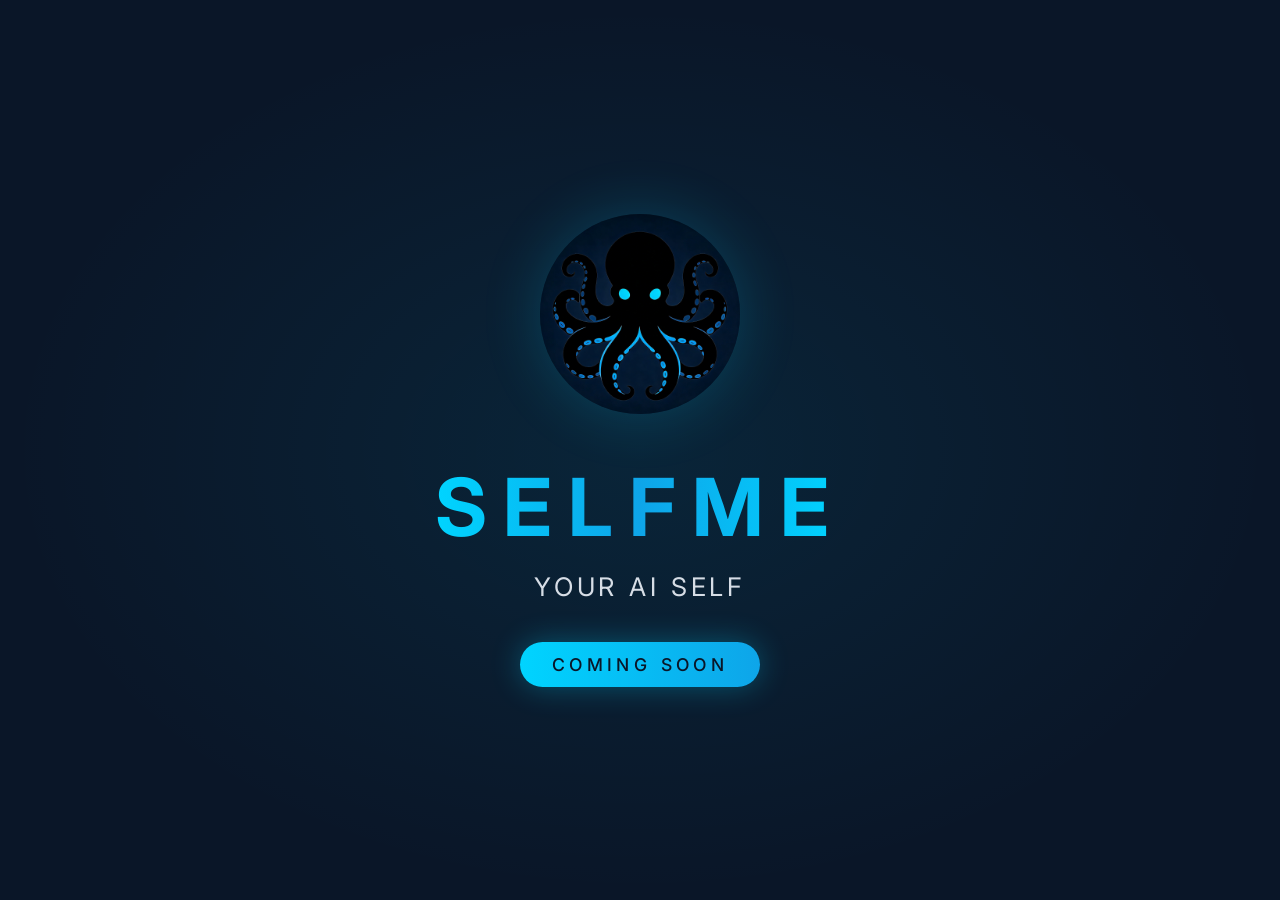
==== index.html @ 3e25a066 "Add a new line at the end of index.html for better formatting" ====
<!DOCTYPE html>
<html lang="zh-CN">
<head>
    <meta charset="UTF-8">
    <meta name="viewport" content="width=device-width, initial-scale=1.0">
    <title>SELFME - Your AI Self</title>
    <link rel="stylesheet" href="style.css">
    <link rel="icon" type="image/png" href="favicon.png">
    <link rel="preconnect" href="https://fonts.googleapis.com">
    <link rel="preconnect" href="https://fonts.gstatic.com" crossorigin>
    <link href="https://fonts.googleapis.com/css2?family=Inter:wght@300;400;500;600;700&display=swap" rel="stylesheet">
</head>
<body>
    <div class="container">
        <div class="logo-wrapper">
            <img src="logo.jpg" alt="SELFME Logo" class="logo">
        </div>
        <h1 class="brand-name">SELFME</h1>
        <p class="tagline">Your AI Self</p>
        <p class="coming-soon">Coming Soon</p>
    </div>
</body>
</html>
---- style.css ----
* {
    margin: 0;
    padding: 0;
    box-sizing: border-box;
}

body {
    font-family: 'Inter', -apple-system, BlinkMacSystemFont, 'Segoe UI', Roboto, sans-serif;
    background: radial-gradient(ellipse at center, rgba(0, 212, 255, 0.08) 0%, transparent 70%), #0a1628;
    min-height: 100vh;
    display: flex;
    align-items: center;
    justify-content: center;
    overflow: hidden;
}

.container {
    text-align: center;
    padding: 40px 20px;
}

.logo-wrapper {
    margin-bottom: 40px;
}

.logo {
    width: 200px;
    height: 200px;
    border-radius: 50%;
    box-shadow: 0 0 60px rgba(0, 212, 255, 0.2);
    animation: float 6s ease-in-out infinite;
    object-fit: cover;
}

@keyframes float {
    0%, 100% { transform: translateY(0); }
    50% { transform: translateY(-15px); }
}

.brand-name {
    font-size: clamp(3rem, 8vw, 5rem);
    font-weight: 700;
    letter-spacing: 0.2em;
    background: linear-gradient(90deg, #00d4ff 0%, #0ea5e9 25%, #00d4ff 50%, #0ea5e9 75%, #00d4ff 100%);
    background-size: 200% auto;
    -webkit-background-clip: text;
    -webkit-text-fill-color: transparent;
    background-clip: text;
    margin-bottom: 16px;
    animation: gradientFlow 4s linear infinite;
}

.tagline {
    font-size: clamp(1.1rem, 3vw, 1.6rem);
    font-weight: 400;
    letter-spacing: 0.15em;
    color: #e2e8f0;
    margin-bottom: 40px;
    text-transform: uppercase;
    opacity: 0.95;
}

@keyframes gradientFlow {
    0% { background-position: 0% center; }
    100% { background-position: 200% center; }
}

.coming-soon {
    display: inline-block;
    font-size: clamp(0.85rem, 2.5vw, 1.1rem);
    font-weight: 500;
    color: #0a1628;
    background: linear-gradient(90deg, #00d4ff 0%, #0ea5e9 100%);
    letter-spacing: 0.25em;
    text-transform: uppercase;
    padding: 12px 32px;
    border-radius: 30px;
    box-shadow: 0 0 30px rgba(0, 212, 255, 0.3);
    animation: pulse 2s ease-in-out infinite;
}

@keyframes pulse {
    0%, 100% { opacity: 0.6; }
    50% { opacity: 1; }
}

@media (max-width: 480px) {
    .logo {
        width: 150px;
        height: 150px;
        border-radius: 50%;
    }
    
    .brand-name {
        letter-spacing: 0.15em;
    }
    
    .coming-soon {
        letter-spacing: 0.2em;
    }
}
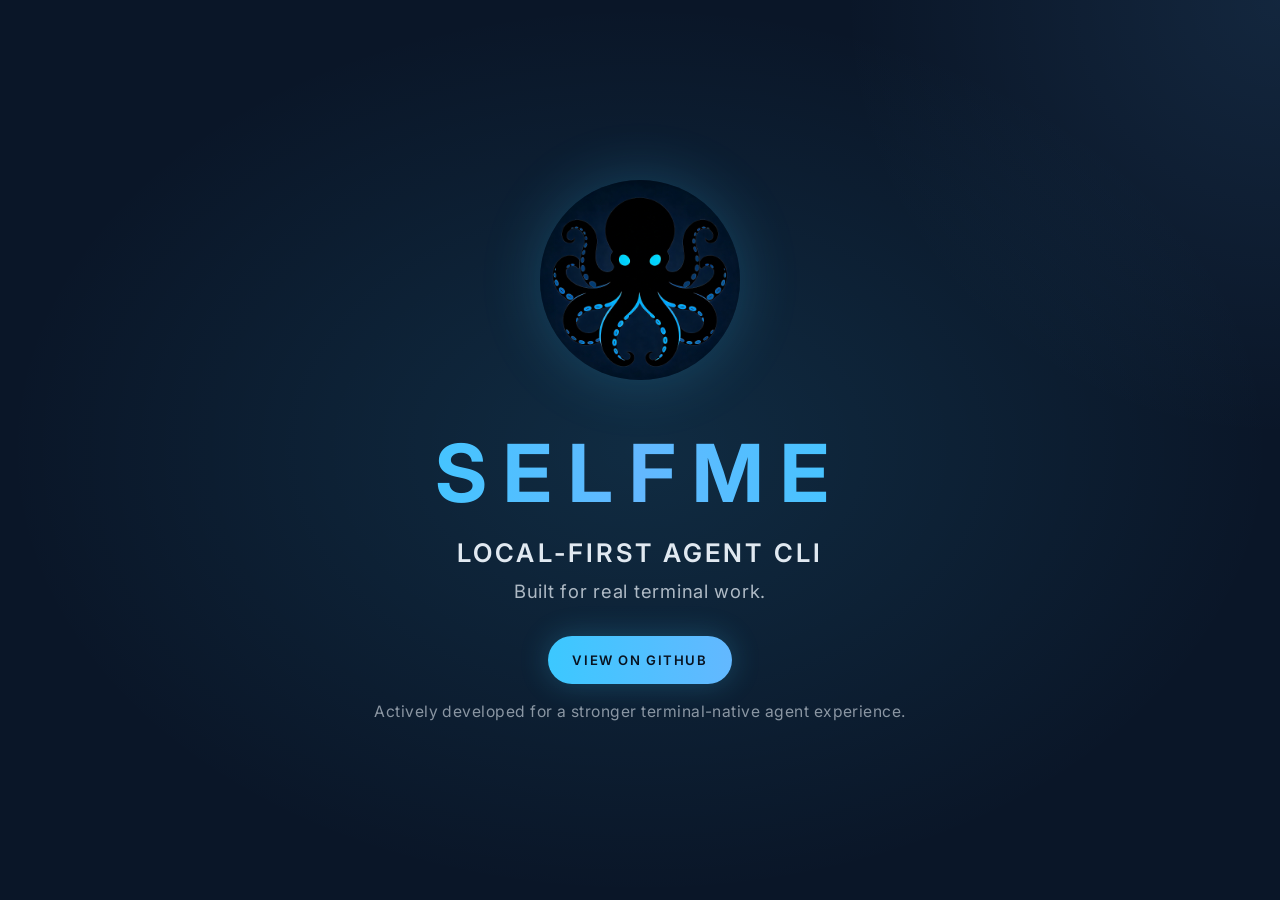
==== commit 92089e3a: "feat: refine landing page messaging" ====
--- a/index.html
+++ b/index.html
@@ -3,7 +3,7 @@
 <head>
     <meta charset="UTF-8">
     <meta name="viewport" content="width=device-width, initial-scale=1.0">
-    <title>SELFME - Your AI Self</title>
+    <title>SELFME - Local-First Agent CLI</title>
     <link rel="stylesheet" href="style.css">
     <link rel="icon" type="image/png" href="favicon.png">
     <link rel="preconnect" href="https://fonts.googleapis.com">
@@ -16,9 +16,12 @@
             <img src="logo.jpg" alt="SELFME Logo" class="logo">
         </div>
         <h1 class="brand-name">SELFME</h1>
-        <p class="tagline">Your AI Self</p>
-        <p class="coming-soon">Coming Soon</p>
+        <p class="tagline">Local-First Agent CLI</p>
+        <p class="status-line">Built for real terminal work.</p>
+        <div class="actions">
+            <a class="primary-link" href="https://github.com/SelfMeAI/SelfMe" target="_blank" rel="noreferrer">View on GitHub</a>
+        </div>
+        <p class="status-line secondary-status">Actively developed for a stronger terminal-native agent experience.</p>
     </div>
 </body>
 </html>
-
--- a/style.css
+++ b/style.css
@@ -6,7 +6,7 @@
 
 body {
     font-family: 'Inter', -apple-system, BlinkMacSystemFont, 'Segoe UI', Roboto, sans-serif;
-    background: radial-gradient(ellipse at center, rgba(0, 212, 255, 0.08) 0%, transparent 70%), #0a1628;
+    background: radial-gradient(ellipse at center, rgba(60, 200, 255, 0.12) 0%, transparent 70%), radial-gradient(circle at top right, rgba(99, 184, 255, 0.10), transparent 28%), #0a1628;
     min-height: 100vh;
     display: flex;
     align-items: center;
@@ -27,7 +27,7 @@
     width: 200px;
     height: 200px;
     border-radius: 50%;
-    box-shadow: 0 0 60px rgba(0, 212, 255, 0.2);
+    box-shadow: 0 0 60px rgba(60, 200, 255, 0.22);
     animation: float 6s ease-in-out infinite;
     object-fit: cover;
 }
@@ -41,7 +41,7 @@
     font-size: clamp(3rem, 8vw, 5rem);
     font-weight: 700;
     letter-spacing: 0.2em;
-    background: linear-gradient(90deg, #00d4ff 0%, #0ea5e9 25%, #00d4ff 50%, #0ea5e9 75%, #00d4ff 100%);
+    background: linear-gradient(90deg, #3cc8ff 0%, #63b8ff 25%, #3cc8ff 50%, #63b8ff 75%, #3cc8ff 100%);
     background-size: 200% auto;
     -webkit-background-clip: text;
     -webkit-text-fill-color: transparent;
@@ -52,12 +52,27 @@
 
 .tagline {
     font-size: clamp(1.1rem, 3vw, 1.6rem);
-    font-weight: 400;
-    letter-spacing: 0.15em;
-    color: #e2e8f0;
-    margin-bottom: 40px;
+    font-weight: 600;
+    letter-spacing: 0.12em;
+    color: #edf4fb;
+    margin-bottom: 12px;
     text-transform: uppercase;
     opacity: 0.95;
+}
+
+.status-line {
+    font-size: clamp(0.95rem, 2.2vw, 1.15rem);
+    color: rgba(237, 244, 251, 0.72);
+    letter-spacing: 0.04em;
+    margin-bottom: 34px;
+}
+
+.secondary-status {
+    margin-top: 18px;
+    margin-bottom: 0;
+    font-size: clamp(0.84rem, 1.9vw, 0.98rem);
+    color: rgba(237, 244, 251, 0.56);
+    letter-spacing: 0.03em;
 }
 
 @keyframes gradientFlow {
@@ -65,23 +80,36 @@
     100% { background-position: 200% center; }
 }
 
-.coming-soon {
-    display: inline-block;
-    font-size: clamp(0.85rem, 2.5vw, 1.1rem);
-    font-weight: 500;
-    color: #0a1628;
-    background: linear-gradient(90deg, #00d4ff 0%, #0ea5e9 100%);
-    letter-spacing: 0.25em;
-    text-transform: uppercase;
-    padding: 12px 32px;
-    border-radius: 30px;
-    box-shadow: 0 0 30px rgba(0, 212, 255, 0.3);
-    animation: pulse 2s ease-in-out infinite;
+.actions {
+    display: flex;
+    align-items: center;
+    justify-content: center;
+    gap: 14px;
+    flex-wrap: wrap;
 }
 
-@keyframes pulse {
-    0%, 100% { opacity: 0.6; }
-    50% { opacity: 1; }
+.primary-link {
+    display: inline-flex;
+    align-items: center;
+    justify-content: center;
+    min-height: 48px;
+    padding: 0 24px;
+    border-radius: 999px;
+    letter-spacing: 0.12em;
+    text-transform: uppercase;
+    font-size: 0.82rem;
+    font-weight: 600;
+    color: #081321;
+    background: linear-gradient(90deg, #3cc8ff 0%, #63b8ff 100%);
+    box-shadow: 0 0 30px rgba(60, 200, 255, 0.24);
+    text-decoration: none;
+    transition: transform 180ms ease, box-shadow 180ms ease, filter 180ms ease;
+}
+
+.primary-link:hover {
+    transform: translateY(-1px);
+    box-shadow: 0 0 34px rgba(60, 200, 255, 0.32);
+    filter: brightness(1.04);
 }
 
 @media (max-width: 480px) {
@@ -95,7 +123,7 @@
         letter-spacing: 0.15em;
     }
     
-    .coming-soon {
-        letter-spacing: 0.2em;
+    .actions {
+        flex-direction: column;
     }
 }
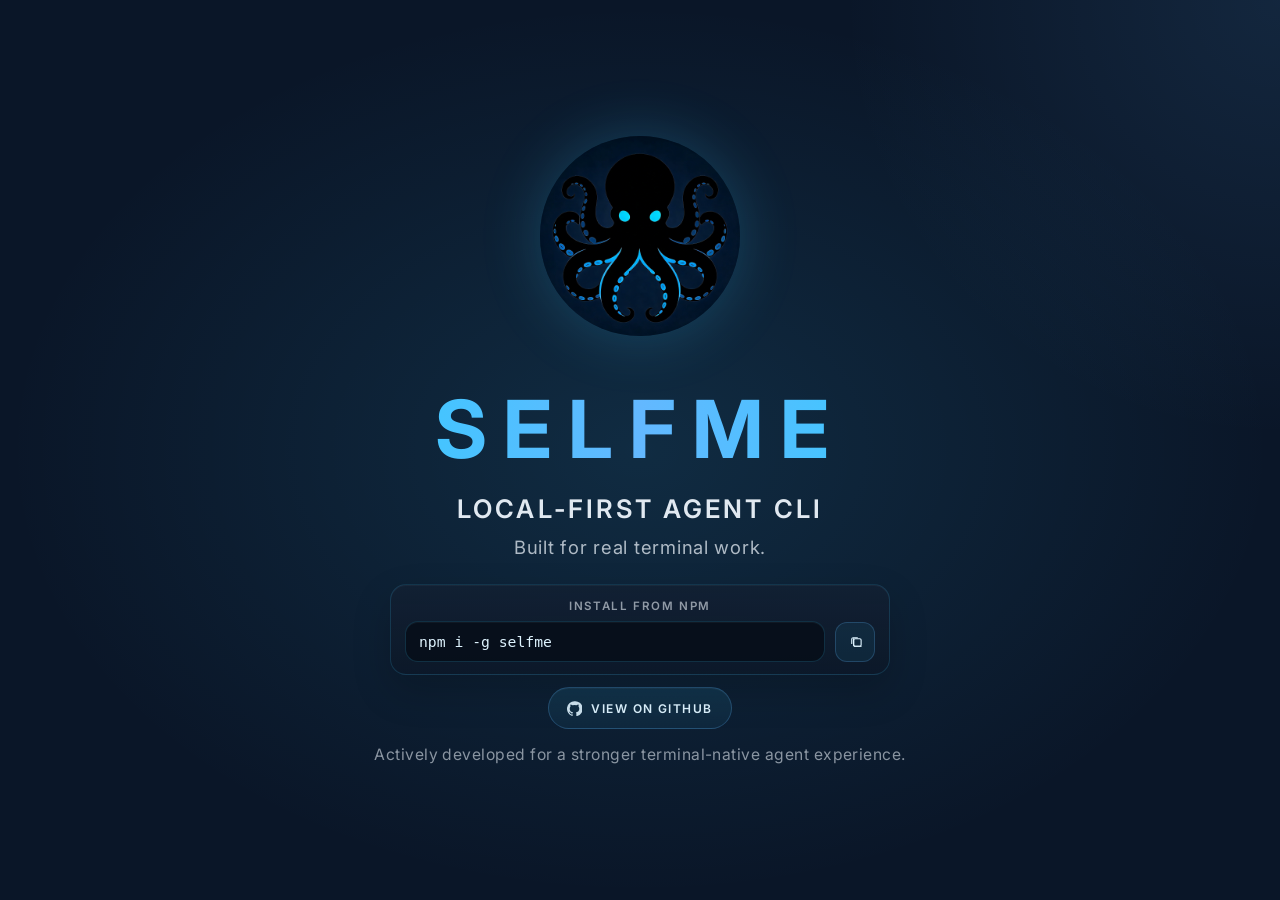
==== commit b7f0fc49: "feat: add npm install CTA to landing page" ====
--- a/index.html
+++ b/index.html
@@ -19,9 +19,53 @@
         <p class="tagline">Local-First Agent CLI</p>
         <p class="status-line">Built for real terminal work.</p>
         <div class="actions">
-            <a class="primary-link" href="https://github.com/SelfMeAI/SelfMe" target="_blank" rel="noreferrer">View on GitHub</a>
+            <div class="install-card">
+                <p class="install-label">Install from npm</p>
+                <div class="install-row">
+                    <code id="install-command">npm i -g selfme</code>
+                    <button class="copy-button" type="button" data-copy-target="install-command" aria-label="Copy install command" title="Copy install command">
+                        <svg class="copy-icon copy-icon-default" viewBox="0 0 24 24" aria-hidden="true">
+                            <path d="M9 9.75A2.25 2.25 0 0 1 11.25 7.5h7.5A2.25 2.25 0 0 1 21 9.75v7.5a2.25 2.25 0 0 1-2.25 2.25h-7.5A2.25 2.25 0 0 1 9 17.25z"></path>
+                            <path d="M15 6H8.25A2.25 2.25 0 0 0 6 8.25V15m3-7.5v9.75A2.25 2.25 0 0 0 11.25 19.5H21"></path>
+                        </svg>
+                        <svg class="copy-icon copy-icon-success" viewBox="0 0 24 24" aria-hidden="true">
+                            <path d="M5 12.5l4.25 4.25L19 7"></path>
+                        </svg>
+                    </button>
+                </div>
+            </div>
+            <a class="secondary-link" href="https://github.com/SelfMeAI/SelfMe" target="_blank" rel="noreferrer">
+                <svg viewBox="0 0 24 24" aria-hidden="true">
+                    <path d="M12 .5a12 12 0 0 0-3.79 23.39c.6.12.82-.26.82-.58l-.02-2.04c-3.34.73-4.04-1.41-4.04-1.41-.54-1.4-1.33-1.77-1.33-1.77-1.09-.77.08-.75.08-.75 1.2.09 1.84 1.25 1.84 1.25 1.08 1.87 2.82 1.33 3.5 1.02.11-.8.42-1.33.77-1.64-2.67-.31-5.47-1.36-5.47-6.03 0-1.33.46-2.42 1.22-3.27-.12-.31-.53-1.56.12-3.24 0 0 1-.33 3.3 1.25a11.3 11.3 0 0 1 6 0c2.29-1.58 3.29-1.25 3.29-1.25.66 1.68.25 2.93.12 3.24.76.85 1.22 1.94 1.22 3.27 0 4.68-2.8 5.72-5.48 6.02.43.38.82 1.12.82 2.26l-.01 3.35c0 .32.22.7.83.58A12 12 0 0 0 12 .5Z"></path>
+                </svg>
+                <span>View on GitHub</span>
+            </a>
         </div>
         <p class="status-line secondary-status">Actively developed for a stronger terminal-native agent experience.</p>
     </div>
+    <script>
+        const copyButton = document.querySelector('.copy-button');
+        const commandNode = document.getElementById('install-command');
+
+        if (copyButton && commandNode) {
+            const setCopiedState = (copied) => {
+                copyButton.classList.toggle('is-copied', copied);
+                copyButton.setAttribute('aria-label', copied ? 'Copied' : 'Copy install command');
+                copyButton.setAttribute('title', copied ? 'Copied' : 'Copy install command');
+            };
+
+            copyButton.addEventListener('click', async () => {
+                try {
+                    await navigator.clipboard.writeText(commandNode.textContent.trim());
+                    setCopiedState(true);
+                    window.setTimeout(() => {
+                        setCopiedState(false);
+                    }, 1400);
+                } catch {
+                    setCopiedState(false);
+                }
+            });
+        }
+    </script>
 </body>
 </html>
--- a/style.css
+++ b/style.css
@@ -64,52 +64,158 @@
     font-size: clamp(0.95rem, 2.2vw, 1.15rem);
     color: rgba(237, 244, 251, 0.72);
     letter-spacing: 0.04em;
-    margin-bottom: 34px;
+    margin-bottom: 26px;
 }
 
 .secondary-status {
-    margin-top: 18px;
+    margin-top: 16px;
     margin-bottom: 0;
     font-size: clamp(0.84rem, 1.9vw, 0.98rem);
     color: rgba(237, 244, 251, 0.56);
     letter-spacing: 0.03em;
 }
 
+.install-card {
+    width: 100%;
+    padding: 14px 14px 12px;
+    border: 1px solid rgba(60, 200, 255, 0.16);
+    border-radius: 16px;
+    background: linear-gradient(180deg, rgba(18, 32, 51, 0.94) 0%, rgba(12, 24, 40, 0.88) 100%);
+    box-shadow: 0 16px 38px rgba(0, 0, 0, 0.18), inset 0 1px 0 rgba(255, 255, 255, 0.04);
+}
+
+.install-label {
+    margin-bottom: 8px;
+    font-size: 0.72rem;
+    font-weight: 600;
+    letter-spacing: 0.14em;
+    text-transform: uppercase;
+    color: rgba(237, 244, 251, 0.58);
+}
+
+.install-row {
+    display: flex;
+    align-items: center;
+    gap: 10px;
+}
+
+.install-row code {
+    flex: 1;
+    min-width: 0;
+    padding: 11px 13px;
+    border: 1px solid rgba(60, 200, 255, 0.18);
+    border-radius: 13px;
+    background: rgba(6, 14, 25, 0.84);
+    box-shadow: inset 0 1px 0 rgba(255, 255, 255, 0.04);
+    font-family: 'SFMono-Regular', 'SF Mono', 'JetBrains Mono', Menlo, monospace;
+    font-size: 0.92rem;
+    color: #dff4ff;
+    text-align: left;
+    white-space: nowrap;
+    overflow: hidden;
+    text-overflow: ellipsis;
+}
+
+.copy-button {
+    flex: 0 0 auto;
+    display: inline-flex;
+    align-items: center;
+    justify-content: center;
+    min-height: 40px;
+    min-width: 40px;
+    padding: 0;
+    border: 1px solid rgba(99, 184, 255, 0.22);
+    border-radius: 12px;
+    background: rgba(60, 200, 255, 0.08);
+    color: #dff4ff;
+    cursor: pointer;
+    transition: transform 180ms ease, border-color 180ms ease, background 180ms ease, color 180ms ease;
+}
+
+.copy-button svg {
+    width: 15px;
+    height: 15px;
+    fill: none;
+    stroke: currentColor;
+    stroke-width: 1.8;
+    stroke-linecap: round;
+    stroke-linejoin: round;
+}
+
+.copy-icon-success {
+    stroke-width: 2.1;
+}
+
+.copy-icon-success {
+    display: none;
+}
+
+.copy-button.is-copied {
+    border-color: rgba(123, 224, 182, 0.34);
+    background: rgba(123, 224, 182, 0.12);
+    color: #bff5dd;
+}
+
+.copy-button.is-copied .copy-icon-default {
+    display: none;
+}
+
+.copy-button.is-copied .copy-icon-success {
+    display: block;
+}
+
+.copy-button:hover {
+    transform: translateY(-1px);
+    border-color: rgba(99, 184, 255, 0.34);
+    background: rgba(60, 200, 255, 0.13);
+}
+
+.copy-button:active {
+    transform: translateY(0);
+}
+
 @keyframes gradientFlow {
     0% { background-position: 0% center; }
     100% { background-position: 200% center; }
 }
 
 .actions {
-    display: flex;
+    width: min(500px, calc(100vw - 48px));
+    margin: 0 auto;
+}
+
+.secondary-link {
+    display: inline-flex;
     align-items: center;
     justify-content: center;
-    gap: 14px;
-    flex-wrap: wrap;
-}
-
-.primary-link {
-    display: inline-flex;
-    align-items: center;
-    justify-content: center;
-    min-height: 48px;
-    padding: 0 24px;
+    gap: 9px;
+    margin-top: 12px;
+    min-height: 42px;
+    padding: 0 18px;
     border-radius: 999px;
     letter-spacing: 0.12em;
     text-transform: uppercase;
-    font-size: 0.82rem;
+    font-size: 0.75rem;
     font-weight: 600;
-    color: #081321;
-    background: linear-gradient(90deg, #3cc8ff 0%, #63b8ff 100%);
-    box-shadow: 0 0 30px rgba(60, 200, 255, 0.24);
+    color: rgba(223, 244, 255, 0.96);
+    background: linear-gradient(180deg, rgba(60, 200, 255, 0.11) 0%, rgba(60, 200, 255, 0.06) 100%);
+    border: 1px solid rgba(99, 184, 255, 0.24);
+    box-shadow: inset 0 1px 0 rgba(255, 255, 255, 0.03);
     text-decoration: none;
-    transition: transform 180ms ease, box-shadow 180ms ease, filter 180ms ease;
-}
-
-.primary-link:hover {
+    transition: transform 180ms ease, border-color 180ms ease, background 180ms ease;
+}
+
+.secondary-link svg {
+    width: 15px;
+    height: 15px;
+    fill: currentColor;
+    opacity: 0.92;
+}
+
+.secondary-link:hover {
     transform: translateY(-1px);
-    box-shadow: 0 0 34px rgba(60, 200, 255, 0.32);
-    filter: brightness(1.04);
+    border-color: rgba(99, 184, 255, 0.38);
+    background: linear-gradient(180deg, rgba(60, 200, 255, 0.15) 0%, rgba(60, 200, 255, 0.08) 100%);
 }
 
 @media (max-width: 480px) {
@@ -123,7 +229,20 @@
         letter-spacing: 0.15em;
     }
     
-    .actions {
+    .install-card {
+        padding: 13px;
+    }
+
+    .install-row {
         flex-direction: column;
-    }
-}
+        align-items: stretch;
+    }
+
+    .copy-button {
+        width: 100%;
+    }
+
+    .secondary-link {
+        width: 100%;
+    }
+}
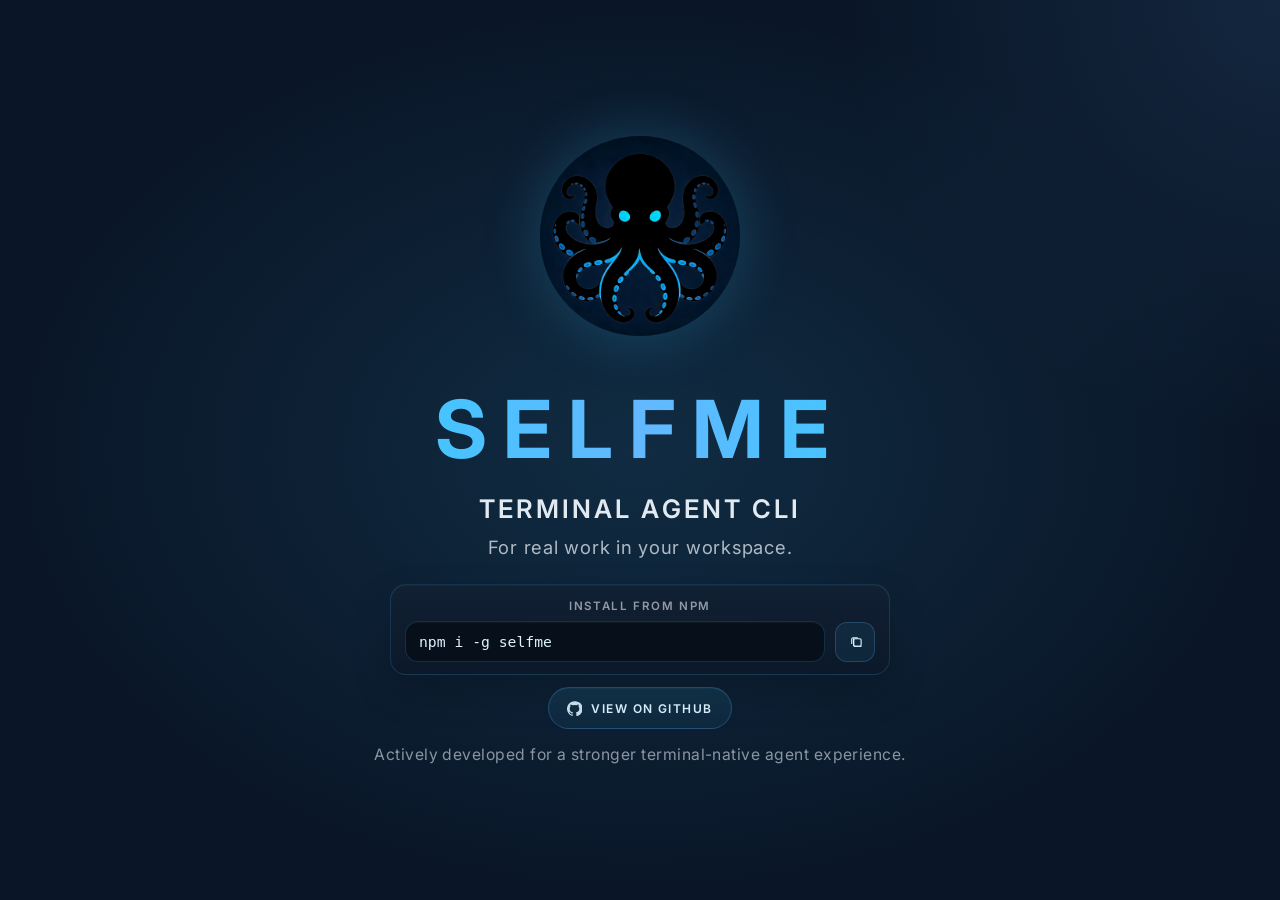
==== commit 53609259: "copy: align homepage cli messaging" ====
--- a/index.html
+++ b/index.html
@@ -3,7 +3,7 @@
 <head>
     <meta charset="UTF-8">
     <meta name="viewport" content="width=device-width, initial-scale=1.0">
-    <title>SELFME - Local-First Agent CLI</title>
+    <title>SELFME - Terminal Agent CLI</title>
     <link rel="stylesheet" href="style.css">
     <link rel="icon" type="image/png" href="favicon.png">
     <link rel="preconnect" href="https://fonts.googleapis.com">
@@ -16,8 +16,8 @@
             <img src="logo.jpg" alt="SELFME Logo" class="logo">
         </div>
         <h1 class="brand-name">SELFME</h1>
-        <p class="tagline">Local-First Agent CLI</p>
-        <p class="status-line">Built for real terminal work.</p>
+        <p class="tagline">Terminal Agent CLI</p>
+        <p class="status-line">For real work in your workspace.</p>
         <div class="actions">
             <div class="install-card">
                 <p class="install-label">Install from npm</p>
@@ -31,6 +31,7 @@
                         <svg class="copy-icon copy-icon-success" viewBox="0 0 24 24" aria-hidden="true">
                             <path d="M5 12.5l4.25 4.25L19 7"></path>
                         </svg>
+                        <span class="copy-button-text">Copy</span>
                     </button>
                 </div>
             </div>
@@ -48,10 +49,14 @@
         const commandNode = document.getElementById('install-command');
 
         if (copyButton && commandNode) {
+            const labelNode = copyButton.querySelector('.copy-button-text');
             const setCopiedState = (copied) => {
                 copyButton.classList.toggle('is-copied', copied);
                 copyButton.setAttribute('aria-label', copied ? 'Copied' : 'Copy install command');
                 copyButton.setAttribute('title', copied ? 'Copied' : 'Copy install command');
+                if (labelNode) {
+                    labelNode.textContent = copied ? 'Copied' : 'Copy';
+                }
             };
 
             copyButton.addEventListener('click', async () => {
--- a/style.css
+++ b/style.css
@@ -132,6 +132,15 @@
     transition: transform 180ms ease, border-color 180ms ease, background 180ms ease, color 180ms ease;
 }
 
+.copy-button-text {
+    display: none;
+    line-height: 1;
+    font-size: 0.73rem;
+    font-weight: 600;
+    letter-spacing: 0.08em;
+    text-transform: uppercase;
+}
+
 .copy-button svg {
     width: 15px;
     height: 15px;
@@ -240,6 +249,13 @@
 
     .copy-button {
         width: 100%;
+        gap: 8px;
+        padding: 0 14px;
+        justify-content: center;
+    }
+
+    .copy-button-text {
+        display: inline;
     }
 
     .secondary-link {
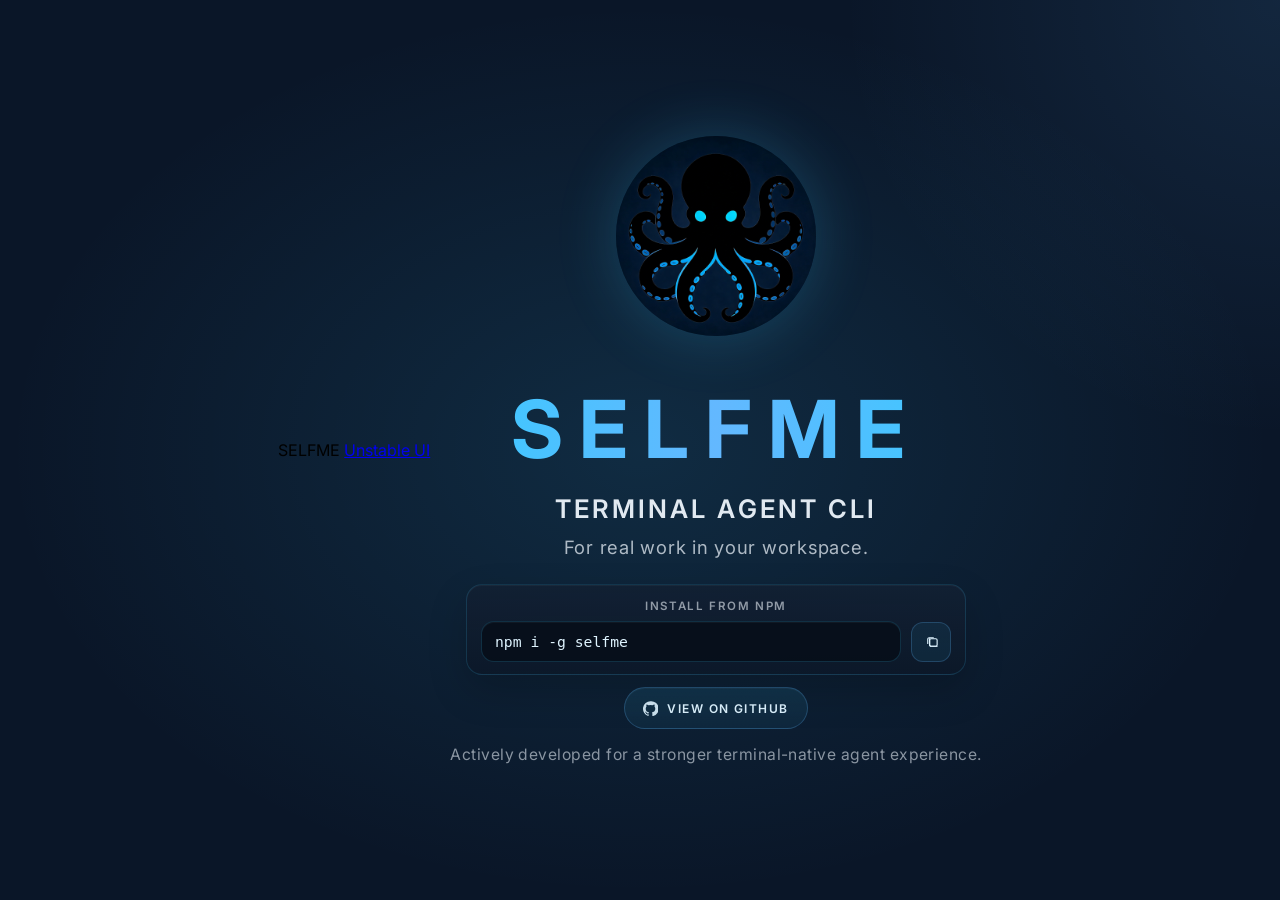
==== commit 6871b94c: "Add Unstable UI website page" ====
--- a/index.html
+++ b/index.html
@@ -11,6 +11,10 @@
     <link href="https://fonts.googleapis.com/css2?family=Inter:wght@300;400;500;600;700&display=swap" rel="stylesheet">
 </head>
 <body>
+    <nav class="site-switch" aria-label="Site switch">
+        <span class="site-switch-link is-active">SELFME</span>
+        <a class="site-switch-link" href="./unstable-ui/">Unstable UI</a>
+    </nav>
     <div class="container">
         <div class="logo-wrapper">
             <img src="logo.jpg" alt="SELFME Logo" class="logo">
@@ -35,12 +39,14 @@
                     </button>
                 </div>
             </div>
-            <a class="secondary-link" href="https://github.com/SelfMeAI/SelfMe" target="_blank" rel="noreferrer">
-                <svg viewBox="0 0 24 24" aria-hidden="true">
-                    <path d="M12 .5a12 12 0 0 0-3.79 23.39c.6.12.82-.26.82-.58l-.02-2.04c-3.34.73-4.04-1.41-4.04-1.41-.54-1.4-1.33-1.77-1.33-1.77-1.09-.77.08-.75.08-.75 1.2.09 1.84 1.25 1.84 1.25 1.08 1.87 2.82 1.33 3.5 1.02.11-.8.42-1.33.77-1.64-2.67-.31-5.47-1.36-5.47-6.03 0-1.33.46-2.42 1.22-3.27-.12-.31-.53-1.56.12-3.24 0 0 1-.33 3.3 1.25a11.3 11.3 0 0 1 6 0c2.29-1.58 3.29-1.25 3.29-1.25.66 1.68.25 2.93.12 3.24.76.85 1.22 1.94 1.22 3.27 0 4.68-2.8 5.72-5.48 6.02.43.38.82 1.12.82 2.26l-.01 3.35c0 .32.22.7.83.58A12 12 0 0 0 12 .5Z"></path>
-                </svg>
-                <span>View on GitHub</span>
-            </a>
+            <div class="link-group">
+                <a class="secondary-link" href="https://github.com/SelfMeAI/SelfMe" target="_blank" rel="noreferrer">
+                    <svg viewBox="0 0 24 24" aria-hidden="true">
+                        <path d="M12 .5a12 12 0 0 0-3.79 23.39c.6.12.82-.26.82-.58l-.02-2.04c-3.34.73-4.04-1.41-4.04-1.41-.54-1.4-1.33-1.77-1.33-1.77-1.09-.77.08-.75.08-.75 1.2.09 1.84 1.25 1.84 1.25 1.08 1.87 2.82 1.33 3.5 1.02.11-.8.42-1.33.77-1.64-2.67-.31-5.47-1.36-5.47-6.03 0-1.33.46-2.42 1.22-3.27-.12-.31-.53-1.56.12-3.24 0 0 1-.33 3.3 1.25a11.3 11.3 0 0 1 6 0c2.29-1.58 3.29-1.25 3.29-1.25.66 1.68.25 2.93.12 3.24.76.85 1.22 1.94 1.22 3.27 0 4.68-2.8 5.72-5.48 6.02.43.38.82 1.12.82 2.26l-.01 3.35c0 .32.22.7.83.58A12 12 0 0 0 12 .5Z"></path>
+                    </svg>
+                    <span>View on GitHub</span>
+                </a>
+            </div>
         </div>
         <p class="status-line secondary-status">Actively developed for a stronger terminal-native agent experience.</p>
     </div>
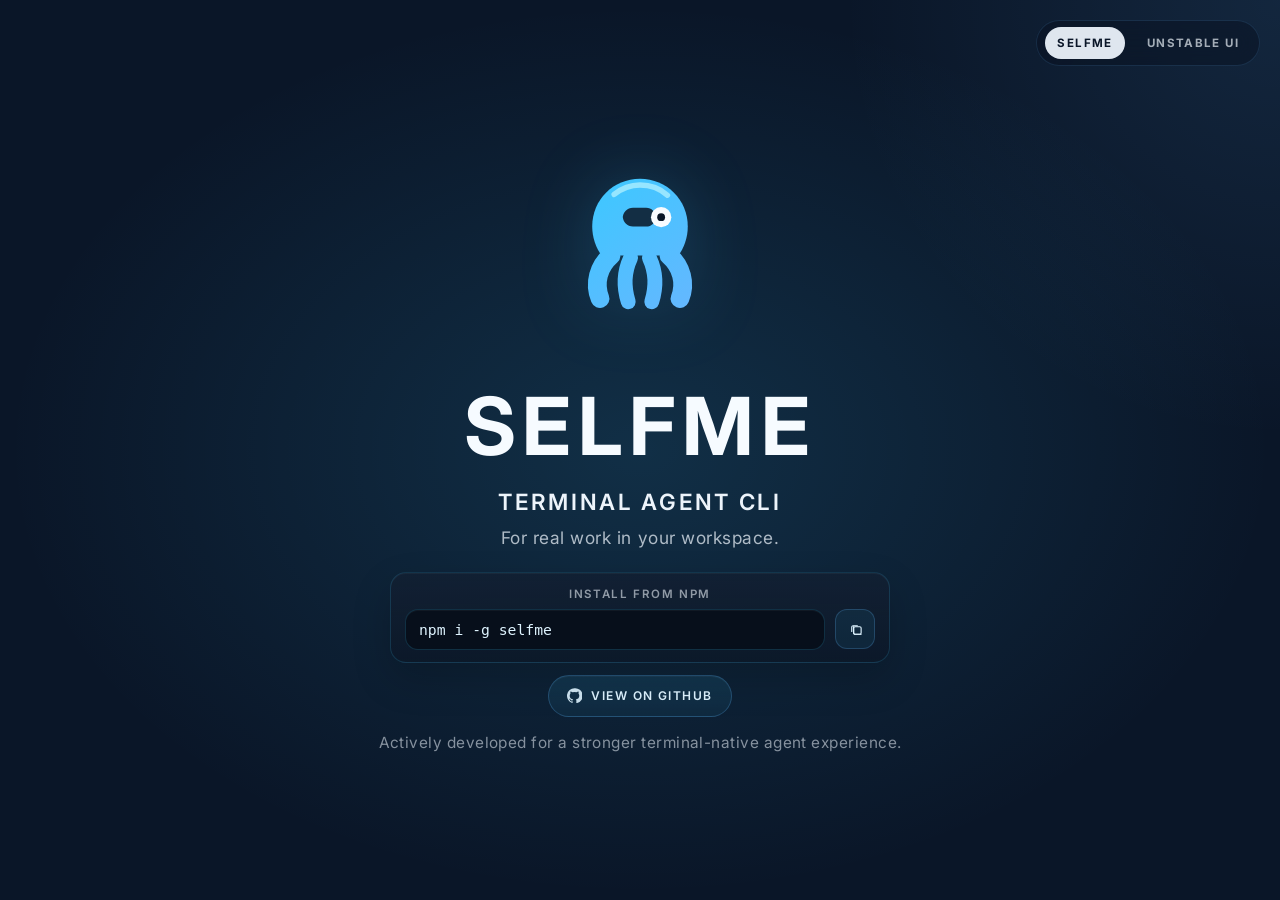
==== commit f2afe369: "refresh: replace selfme website mark" ====
--- a/index.html
+++ b/index.html
@@ -5,7 +5,8 @@
     <meta name="viewport" content="width=device-width, initial-scale=1.0">
     <title>SELFME - Terminal Agent CLI</title>
     <link rel="stylesheet" href="style.css">
-    <link rel="icon" type="image/png" href="favicon.png">
+    <link rel="icon" type="image/svg+xml" href="selfme-mark.svg">
+    <link rel="alternate icon" type="image/png" href="favicon.png">
     <link rel="preconnect" href="https://fonts.googleapis.com">
     <link rel="preconnect" href="https://fonts.gstatic.com" crossorigin>
     <link href="https://fonts.googleapis.com/css2?family=Inter:wght@300;400;500;600;700&display=swap" rel="stylesheet">
@@ -17,7 +18,7 @@
     </nav>
     <div class="container">
         <div class="logo-wrapper">
-            <img src="logo.jpg" alt="SELFME Logo" class="logo">
+            <img src="selfme-mark.svg" alt="SELFME mark" class="logo">
         </div>
         <h1 class="brand-name">SELFME</h1>
         <p class="tagline">Terminal Agent CLI</p>
--- a/style.css
+++ b/style.css
@@ -4,14 +4,49 @@
     box-sizing: border-box;
 }
 
+a,
+button {
+    -webkit-tap-highlight-color: transparent;
+}
+
+button {
+    appearance: none;
+    -webkit-appearance: none;
+    font: inherit;
+}
+
+a:focus,
+button:focus {
+    outline: none;
+}
+
+a:focus-visible,
+button:focus-visible {
+    outline: 2px solid rgba(111, 196, 255, 0.72);
+    outline-offset: 3px;
+}
+
 body {
     font-family: 'Inter', -apple-system, BlinkMacSystemFont, 'Segoe UI', Roboto, sans-serif;
-    background: radial-gradient(ellipse at center, rgba(60, 200, 255, 0.12) 0%, transparent 70%), radial-gradient(circle at top right, rgba(99, 184, 255, 0.10), transparent 28%), #0a1628;
+    background: radial-gradient(ellipse at center, rgba(60, 200, 255, 0.14) 0%, transparent 70%), radial-gradient(circle at top right, rgba(99, 184, 255, 0.10), transparent 28%), #0a1628;
     min-height: 100vh;
     display: flex;
     align-items: center;
     justify-content: center;
     overflow: hidden;
+}
+
+.logo,
+.brand-name,
+.tagline,
+.status-line,
+.install-label,
+.copy-button,
+.secondary-link,
+.site-switch,
+.site-switch-link {
+    user-select: none;
+    -webkit-user-select: none;
 }
 
 .container {
@@ -20,16 +55,15 @@
 }
 
 .logo-wrapper {
-    margin-bottom: 40px;
+    margin-bottom: 36px;
 }
 
 .logo {
-    width: 200px;
-    height: 200px;
-    border-radius: 50%;
-    box-shadow: 0 0 60px rgba(60, 200, 255, 0.22);
+    width: 188px;
+    height: 188px;
+    filter: drop-shadow(0 0 34px rgba(60, 200, 255, 0.18));
     animation: float 6s ease-in-out infinite;
-    object-fit: cover;
+    object-fit: contain;
 }
 
 @keyframes float {
@@ -40,39 +74,32 @@
 .brand-name {
     font-size: clamp(3rem, 8vw, 5rem);
     font-weight: 700;
-    letter-spacing: 0.2em;
-    background: linear-gradient(90deg, #3cc8ff 0%, #63b8ff 25%, #3cc8ff 50%, #63b8ff 75%, #3cc8ff 100%);
-    background-size: 200% auto;
-    -webkit-background-clip: text;
-    -webkit-text-fill-color: transparent;
-    background-clip: text;
-    margin-bottom: 16px;
-    animation: gradientFlow 4s linear infinite;
+    letter-spacing: 0.08em;
+    color: #f6fbff;
+    margin-bottom: 14px;
 }
 
 .tagline {
-    font-size: clamp(1.1rem, 3vw, 1.6rem);
+    font-size: clamp(1rem, 2.8vw, 1.4rem);
     font-weight: 600;
     letter-spacing: 0.12em;
     color: #edf4fb;
     margin-bottom: 12px;
     text-transform: uppercase;
-    opacity: 0.95;
 }
 
 .status-line {
-    font-size: clamp(0.95rem, 2.2vw, 1.15rem);
+    font-size: clamp(0.95rem, 2.2vw, 1.08rem);
     color: rgba(237, 244, 251, 0.72);
-    letter-spacing: 0.04em;
-    margin-bottom: 26px;
+    letter-spacing: 0.03em;
+    margin-bottom: 24px;
 }
 
 .secondary-status {
     margin-top: 16px;
     margin-bottom: 0;
-    font-size: clamp(0.84rem, 1.9vw, 0.98rem);
-    color: rgba(237, 244, 251, 0.56);
-    letter-spacing: 0.03em;
+    font-size: clamp(0.82rem, 1.9vw, 0.96rem);
+    color: rgba(237, 244, 251, 0.54);
 }
 
 .install-card {
@@ -128,6 +155,7 @@
     border-radius: 12px;
     background: rgba(60, 200, 255, 0.08);
     color: #dff4ff;
+    white-space: nowrap;
     cursor: pointer;
     transition: transform 180ms ease, border-color 180ms ease, background 180ms ease, color 180ms ease;
 }
@@ -139,6 +167,7 @@
     font-weight: 600;
     letter-spacing: 0.08em;
     text-transform: uppercase;
+    white-space: nowrap;
 }
 
 .copy-button svg {
@@ -173,19 +202,8 @@
     display: block;
 }
 
-.copy-button:hover {
-    transform: translateY(-1px);
-    border-color: rgba(99, 184, 255, 0.34);
-    background: rgba(60, 200, 255, 0.13);
-}
-
 .copy-button:active {
     transform: translateY(0);
-}
-
-@keyframes gradientFlow {
-    0% { background-position: 0% center; }
-    100% { background-position: 200% center; }
 }
 
 .actions {
@@ -221,25 +239,119 @@
     opacity: 0.92;
 }
 
-.secondary-link:hover {
-    transform: translateY(-1px);
-    border-color: rgba(99, 184, 255, 0.38);
-    background: linear-gradient(180deg, rgba(60, 200, 255, 0.15) 0%, rgba(60, 200, 255, 0.08) 100%);
-}
-
-@media (max-width: 480px) {
-    .logo {
-        width: 150px;
-        height: 150px;
-        border-radius: 50%;
-    }
-    
-    .brand-name {
-        letter-spacing: 0.15em;
-    }
-    
-    .install-card {
-        padding: 13px;
+.secondary-link span {
+    white-space: nowrap;
+}
+
+.link-group {
+    display: flex;
+    flex-wrap: wrap;
+    justify-content: center;
+    gap: 10px;
+    margin-top: 12px;
+}
+
+.secondary-link {
+    margin-top: 0;
+}
+
+
+.site-switch {
+    position: fixed;
+    top: 20px;
+    right: 20px;
+    display: inline-flex;
+    align-items: center;
+    gap: 10px;
+    padding: 6px 8px;
+    border-radius: 999px;
+    background: rgba(8, 16, 29, 0.42);
+    border: 1px solid rgba(99, 184, 255, 0.14);
+    backdrop-filter: blur(12px);
+}
+
+.site-switch-link {
+    display: inline-flex;
+    align-items: center;
+    justify-content: center;
+    min-height: 32px;
+    min-width: 0;
+    padding: 0 12px;
+    border-radius: 999px;
+    color: rgba(237, 244, 251, 0.68);
+    text-decoration: none;
+    font-size: 0.72rem;
+    font-weight: 700;
+    letter-spacing: 0.12em;
+    text-transform: uppercase;
+    white-space: nowrap;
+    overflow: hidden;
+    text-overflow: ellipsis;
+    transition: color 160ms ease, background 160ms ease;
+}
+
+.site-switch-link.is-active {
+    color: #0a1628;
+    background: rgba(237, 244, 251, 0.94);
+}
+
+@media (hover: hover) and (pointer: fine) {
+    .copy-button:hover {
+        transform: translateY(-1px);
+        border-color: rgba(99, 184, 255, 0.34);
+        background: rgba(60, 200, 255, 0.13);
+    }
+
+    .secondary-link:hover {
+        transform: translateY(-1px);
+        border-color: rgba(99, 184, 255, 0.38);
+        background: linear-gradient(180deg, rgba(60, 200, 255, 0.15) 0%, rgba(60, 200, 255, 0.08) 100%);
+    }
+
+    .site-switch-link:hover {
+        color: rgba(237, 244, 251, 0.96);
+    }
+
+    .site-switch-link.is-active:hover {
+        color: #0a1628;
+        background: rgba(237, 244, 251, 0.98);
+    }
+}
+
+@media (max-width: 640px) {
+    body {
+        justify-content: flex-start;
+        padding-top: calc(env(safe-area-inset-top, 0px) + 96px);
+        padding-bottom: 28px;
+        overflow: auto;
+    }
+
+    .container {
+        width: 100%;
+        padding-top: 30px;
+    }
+
+    .site-switch {
+        left: 50%;
+        right: auto;
+        top: calc(env(safe-area-inset-top, 0px) + 8px);
+        transform: translateX(-50%);
+        display: grid;
+        grid-template-columns: repeat(2, minmax(0, 1fr));
+        gap: 4px;
+        width: min(248px, calc(100vw - 28px));
+        padding: 4px;
+    }
+
+    .site-switch-link {
+        min-height: 28px;
+        padding: 0 7px;
+        font-size: 0.64rem;
+        letter-spacing: 0.04em;
+    }
+
+    .logo-wrapper {
+        margin-bottom: 32px;
     }
 
     .install-row {
@@ -262,3 +374,34 @@
         width: 100%;
     }
 }
+
+@media (max-width: 480px) {
+    body {
+        padding-top: calc(env(safe-area-inset-top, 0px) + 104px);
+    }
+
+    .container {
+        padding-top: 34px;
+    }
+
+    .logo {
+        width: 144px;
+        height: 144px;
+    }
+    
+    .brand-name {
+        letter-spacing: 0.08em;
+    }
+
+    .site-switch {
+        width: min(232px, calc(100vw - 24px));
+    }
+    
+    .install-card {
+        padding: 13px;
+    }
+
+    .secondary-link {
+        width: 100%;
+    }
+}
